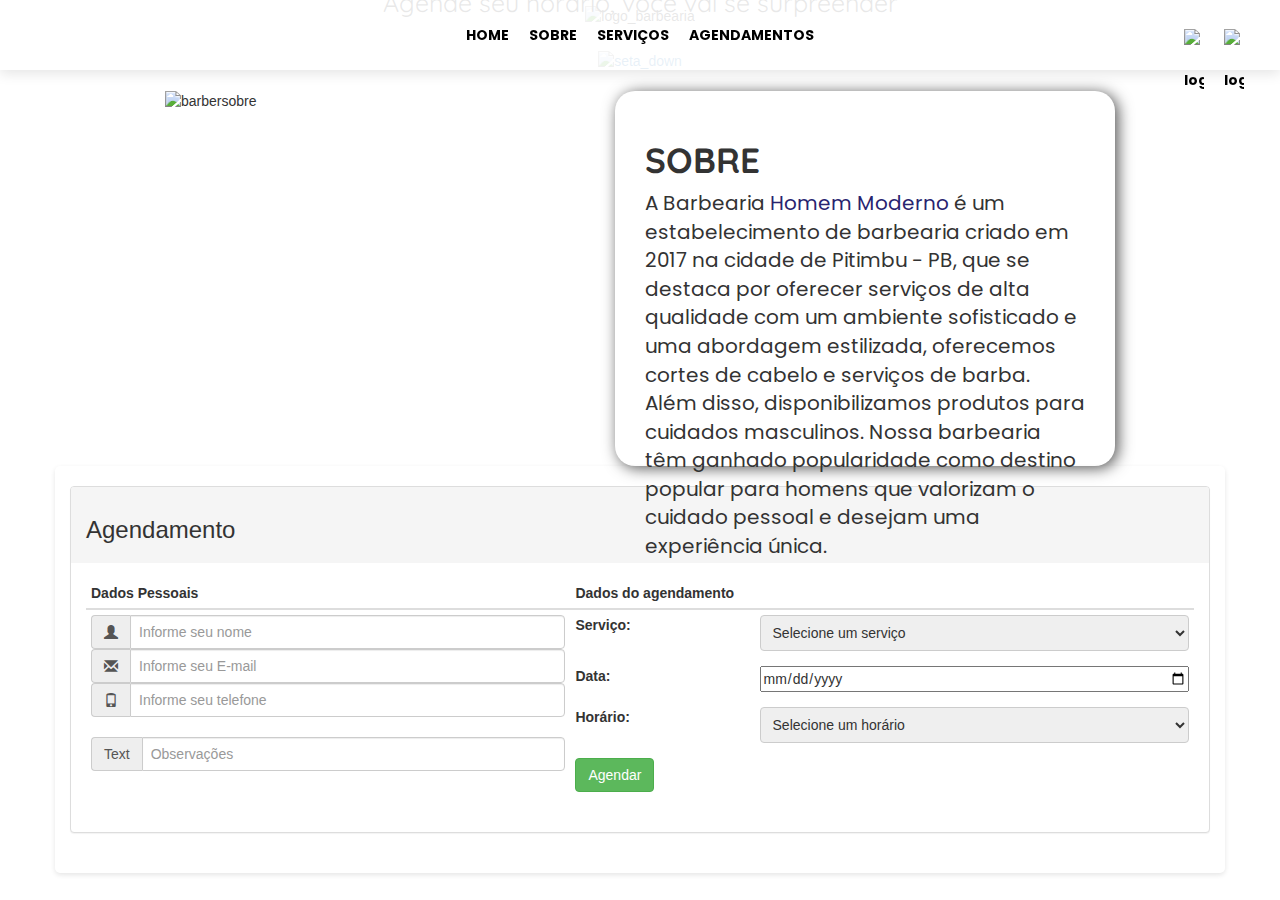
==== index.html @ 49be6fe7 "agendamento" ====
<!DOCTYPE html>
<html lang="pt-br">
    <head>
        <meta charset="UTF-8">
        <meta http-equiv="X-UA-Compatible" content="IE=edge">
        <meta name="viewport" content="width=device-width, initial-scale=1.0">
        <title>BarberShopHM</title>
        <link rel="shortcut icon" href="imgs/bigode-icon.png" type="image/x-icon">
        <link rel="stylesheet" href="css/style.css"> <!-- ARTHUR VAI FICAR RESPONSAVEL-->
        <!--Adicionando Bootstrap para ficar lindão-Julia-->
        <link rel="stylesheet" href="https://maxcdn.bootstrapcdn.com/bootstrap/3.4.1/css/bootstrap.min.css">
        

    </head>
    <body>
        <header class="nave"> <!-- VICTOR VAI FICAR RESPONSAVEL--> 
            <nav>
                <ul>
                    <li><a href="#">HOME</a></li>
                    <li><a href="#SOBRE">SOBRE</a></li>
                    <li><a href="#SERVIÇOS">SERVIÇOS</a></li>
                    <li><a href="#AGENDAMENTOS">AGENDAMENTOS</a></li>
                    <section class="redes">
                        <li>
                            <a href="https://www.instagram.com/hm__barbearia/" target="_blank">
                                <img src="imgs/instagram.png" alt="logo_instagram" class="insta">
                            </a>
                        </li>
                        <li>
                            <a href="https://api.whatsapp.com/send?phone=5583988690063&text=Ol%C3%A1,%20gostaria%20de%20uma%20ajuda!" target="_blank">
                                <img src="imgs/whatsapp.png" alt="logo_whatsapp" class="what">
                            </a>
                        </li>
                    </section>
                </ul>
            </nav>
        </header>
        <section class="home">
            <img src="imgs/Logo - Barber(branca2.0).png" alt="logo_barbearia" class="logo">
            <h1>Conheça a melhor barbearia da região</h1>
            <p>Agende seu horário, você vai se surpreender</p>
            <a href="#AGENDAMENTOS"><img src="imgs/down.png" alt="seta_down" class="down"></a>
        </section>

        <section class="sobre" id="SOBRE">
            <img class="imgsobre" src="imgs/barbersobre.webp" alt="barbersobre">
            <div class="conteudosobre">
                <h2>SOBRE</h2>
                <p>A Barbearia <spam style="color: rgb(41, 36, 112)">Homem Moderno</spam> é um estabelecimento de barbearia criado em 2017 na cidade de Pitimbu - PB, que se destaca por oferecer serviços de alta qualidade com um ambiente sofisticado e uma abordagem estilizada, oferecemos cortes de cabelo e serviços de barba. Além disso, disponibilizamos produtos para cuidados masculinos. Nossa barbearia têm ganhado popularidade como destino popular para homens que valorizam o cuidado pessoal e desejam uma experiência única.</p>
            </div>
        </section>

        <section class="servicos" id="SERVIÇOS">
            <!-- FLÔR VAI FICAR RESPONSAVEL-->
        </section>

        <section class="agendamentos" id="AGENDAMENTOS">
            <!-- JULIA VAI FICAR RESPONSAVEL-->
                
            <div class="container">
                <div class="panel-group">
                   <div class="panel panel-default">
                      <div class="panel-heading">
                         <h3>Agendamento</h3>
                      </div>
                      <div class="panel-body">
                         <table class="table table-condensed">
                            <thead>
                               <tr>
                                  <th>Dados Pessoais</th>
                                  <th>Dados do agendamento</th>
                               </tr>
                            </thead>
                            <tbody>
                               <tr>
                                  <td>
                                     <form>
                                        <div class="input-group">
                                           <span class="input-group-addon"><i class="glyphicon glyphicon-user"></i></span>
                                           <input id="nome" type="text" class="form-control" name="nome" placeholder="Informe seu nome">
                                        </div>
                                        <div class="input-group">
                                           <span class="input-group-addon"><i class="glyphicon glyphicon-envelope"></i></span>
                                           <input id="email" type="text" class="form-control" name="email" placeholder="Informe seu E-mail">
                                        </div>
                                        <div class="input-group">
                                           <span class="input-group-addon"><i class="glyphicon    glyphicon-phone"></i></span>
                                           <input id="fone" type="text" class="form-control" name="fone" placeholder="Informe seu telefone">
                                        </div>
                                        <br>
                                        <div class="input-group">
                                           <span class="input-group-addon">Text</span>
                                           <input id="msg" type="text" class="form-control" name="msg" placeholder="Observações">
                                        </div>
                                     </form>
                                  </td>
                                  <td>
                                     <form>
                                          <div class="form-group">
                                           <label for="servico">Serviço:</label>
                                           <select id="servico" name="servico" required>
                                              <option value="">Selecione um serviço</option>
                                              <option value="corte">Corte de cabelo, a partir de R$ 20,00</option>
                                              <option value="barba">Barba, a partir de R$ 10,00</option>
                                              <option value="corte-barba">Corte e barba, a partir de R$ 40,00</option>
                                           </select>
                                        </div>
                                        <div class="form-group">
                                           <label for="date">Data:</label>
                                           <input type="date" id="date" name="date" required>
                                        </div>
                                        <div class="form-group">
                                           <label for="time">Horário:</label>
                                           <select id="time" name="time" required>
                                              <option value="">Selecione um horário</option>
                                              <option value="09:00">09:00</option>
                                              <option value="10:00">10:00</option>
                                              <option value="11:00">11:00</option>
                                              <option value="13:00">13:00</option>
                                              <option value="15:00">15:00</option>
                                              <option value="17:00">17:00</option>
                                           </select>
                                        </div>
                                       
                                        <button type="submit" class="btn btn-success">Agendar</button>
                                     </form>
                                  </td>
                               </tr>
                            </tbody>
                         </table>
                      </div>
                   </div>
                </div>
             </div>
 
 
        </section>
    </body>
</html>
---- css/style.css ----
@import url('https://fonts.googleapis.com/css2?family=Quicksand:wght@500&display=swap');
@import url('https://fonts.googleapis.com/css2?family=Poppins:wght@300&display=swap');
@import url('https://fonts.googleapis.com/css2?family=Comfortaa:wght@300&display=swap');
* {
    text-decoration: none;
    list-style: none;
    margin: 0;
}
html {
    scroll-behavior: smooth;
}
body {
    background-color: whitesmoke;
}
.nave .redes img {
    width: 20px;
}
.redes .insta {
    position: absolute;
    margin-left: 350px;
    margin-top: 29px;
}
.redes .what {
    position: absolute;
    margin-left: 390px;
    margin-top: 29px;
}
.nave {
    position: fixed;
    z-index: 1;
    width: 100%;
    background-color: #ffffffe3;
    box-shadow: rgba(0, 0, 0, 0.1) 0px 4px 12px;
}
.nave ul{
    display: flex;
    justify-content: center;
    line-height: 5;
    margin-right: 2%;
    width: 100%;
    margin: 0;
}
.nave ul li {
    margin-right: 2rem;
}
.nave a {
    font-family: 'Poppins', sans-serif;
    color: rgb(0, 0, 0);
    font-weight: bold;
    
}
.nave a:hover {
    text-decoration: underline;
    text-decoration-thickness: 2px;
    
}
.home {
    text-align: center;
    padding: 20px;
}
.home h1 {
    font-family: 'Quicksand', sans-serif; 
    margin-top: -120px;
    font-size: 50px;
    color: rgb(0, 0, 0);
}
.home p {
    font-family: 'Quicksand', sans-serif;
    margin-top: 10px;
    font-size: 25px;
}
.home .logo {
    width: 35rem;
    margin-top: -30px;
    
}
.home .down {
    width: 45px;
    margin-top: 20px;
    transition: transform 0.3s;
}
.sobre{
    display: flex;
    justify-content: center;
    background-image: linear-gradient(to top, white);
}
.sobre .conteudosobre{
    box-shadow: #000000af 3px 2px 15px;
    padding: 30px;
    border-radius: 20px;
    height: 375px;
    width: 500px;
    margin-left: 50px;
    margin-top: 125px
    margin-top: 135px
}
.sobre h2{
    font-size: 35px;
    font-weight: bolder;
    font-family: 'Quicksand', sans-serif;
}
.sobre p{
    margin-top: 10px;
    font-size: 20px;
    font-family: 'Poppins', sans-serif;
}
.sobre img{
    width: 40rem;
}
.down:hover{
    transform: scale(1.3);
}
.pezin {
    background-color: rgba(0, 0, 0, 0.829);
    width: 100%;
    height: 65px;
    color: white;
    font-family: 'Poppins', sans-serif;
    bottom: 0;
    text-align: center;
    padding-top: 60px;
}
.up {
    position: relative;
    filter: invert(100%);
    margin-top: 10px;  
    width: 20px;
    transition: transform 0.3s;
}
.up:hover {
    transform: scale(1.5);
}


body {
    font-family: Arial, sans-serif;
    background-color: #f2f2f2;
  }

.container {
  width: 400px;
  margin: 0 auto;
  background-color: #fff;
  padding: 20px;
  border-radius: 5px;
  box-shadow: 0 2px 5px rgba(0, 0, 0, 0.1);
      }   

h1 {
    text-align: center;
      }

label {
        font-weight: bold;
      }

input[type="text"], select {
        width: 100%;
        padding: 8px;
        margin-bottom: 10px;
        border: 1px solid #ccc;
        border-radius: 4px;
        box-sizing: border-box;
      }
.form-group {
        margin-bottom: 20px;
    
      }
.form-group::after {
        content: "";
        display: table;
        clear: both;
      }
.form-group label {
        float: left;
        width: 30%;
      }
.form-group input, .form-group select {
        float: right;
        width: 70%;
      }
input[type="submit"] {
        background-color: #4CAF50;
        color: white;
        padding: 10px 20px;
        border: none;
        border-radius: 4px;
        cursor: pointer;
        float: right;
      }
      
input[type="submit"]:hover {
        background-color: #45a049;
      }
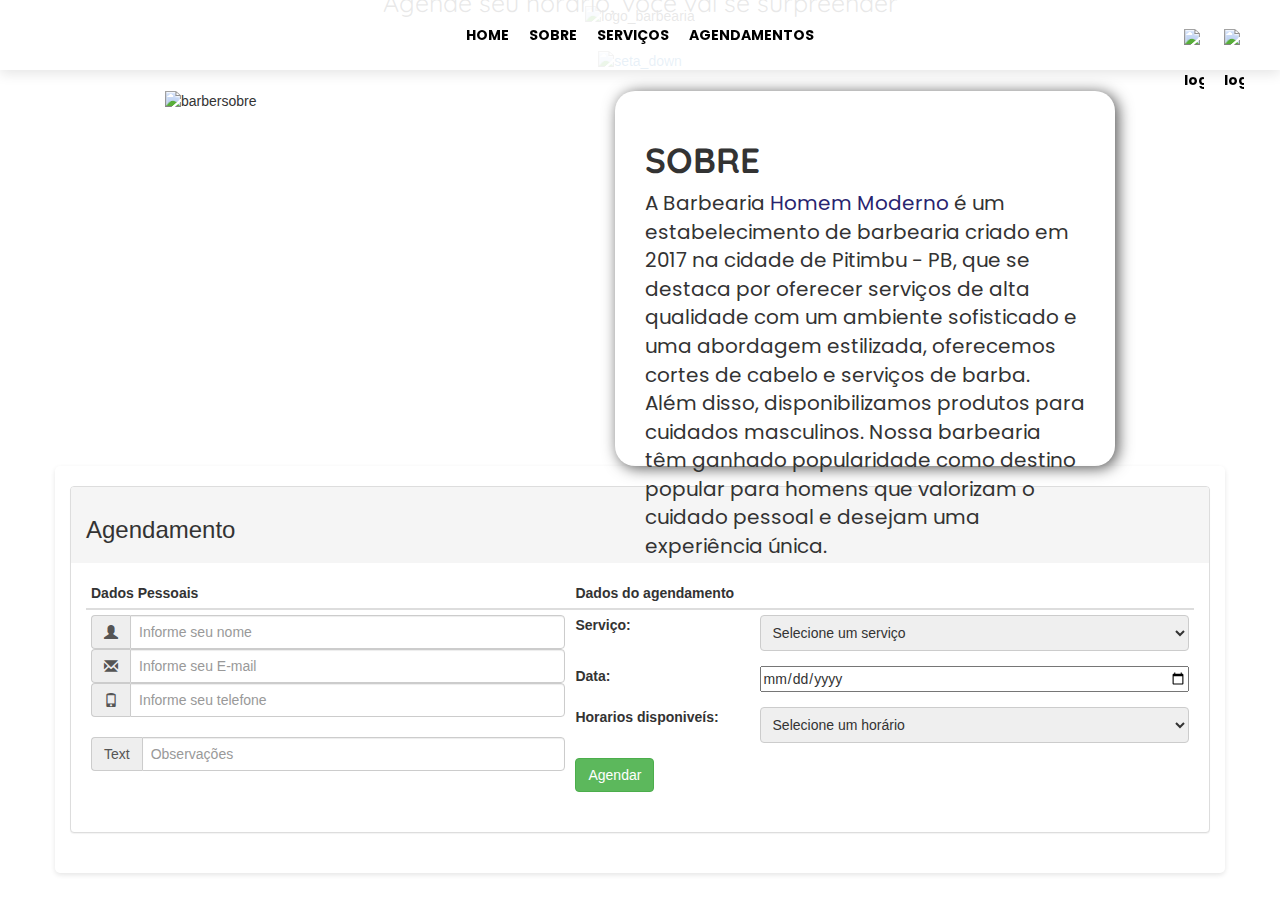
==== commit d453a166: "correção" ====
--- a/index.html
+++ b/index.html
@@ -110,7 +110,7 @@
                                            <input type="date" id="date" name="date" required>
                                         </div>
                                         <div class="form-group">
-                                           <label for="time">Horário:</label>
+                                           <label for="time">Horarios disponiveís:</label>
                                            <select id="time" name="time" required>
                                               <option value="">Selecione um horário</option>
                                               <option value="09:00">09:00</option>
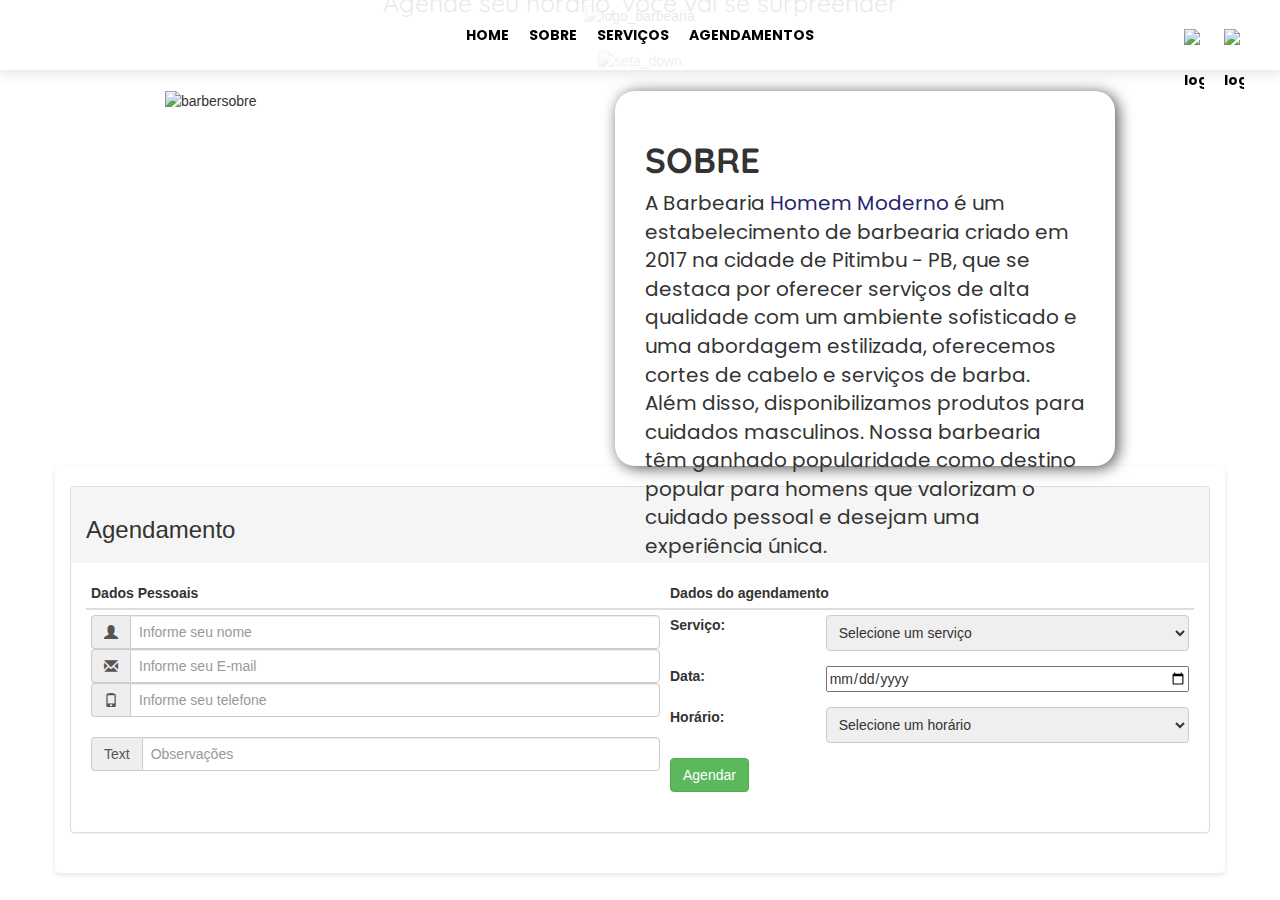
==== commit 91e33abd: "Merge branch 'main' of https://github.com/Donckz/BarbeariaHM" ====
--- a/index.html
+++ b/index.html
@@ -100,9 +100,9 @@
                                            <label for="servico">Serviço:</label>
                                            <select id="servico" name="servico" required>
                                               <option value="">Selecione um serviço</option>
-                                              <option value="corte">Corte de cabelo, a partir de R$ 20,00</option>
-                                              <option value="barba">Barba, a partir de R$ 10,00</option>
-                                              <option value="corte-barba">Corte e barba, a partir de R$ 40,00</option>
+                                              <option value="corte">Corte de cabelo</option>
+                                              <option value="barba">Barba</option>
+                                              <option value="corte-barba">Corte e barba</option>
                                            </select>
                                         </div>
                                         <div class="form-group">
@@ -110,7 +110,7 @@
                                            <input type="date" id="date" name="date" required>
                                         </div>
                                         <div class="form-group">
-                                           <label for="time">Horarios disponiveís:</label>
+                                           <label for="time">Horário:</label>
                                            <select id="time" name="time" required>
                                               <option value="">Selecione um horário</option>
                                               <option value="09:00">09:00</option>
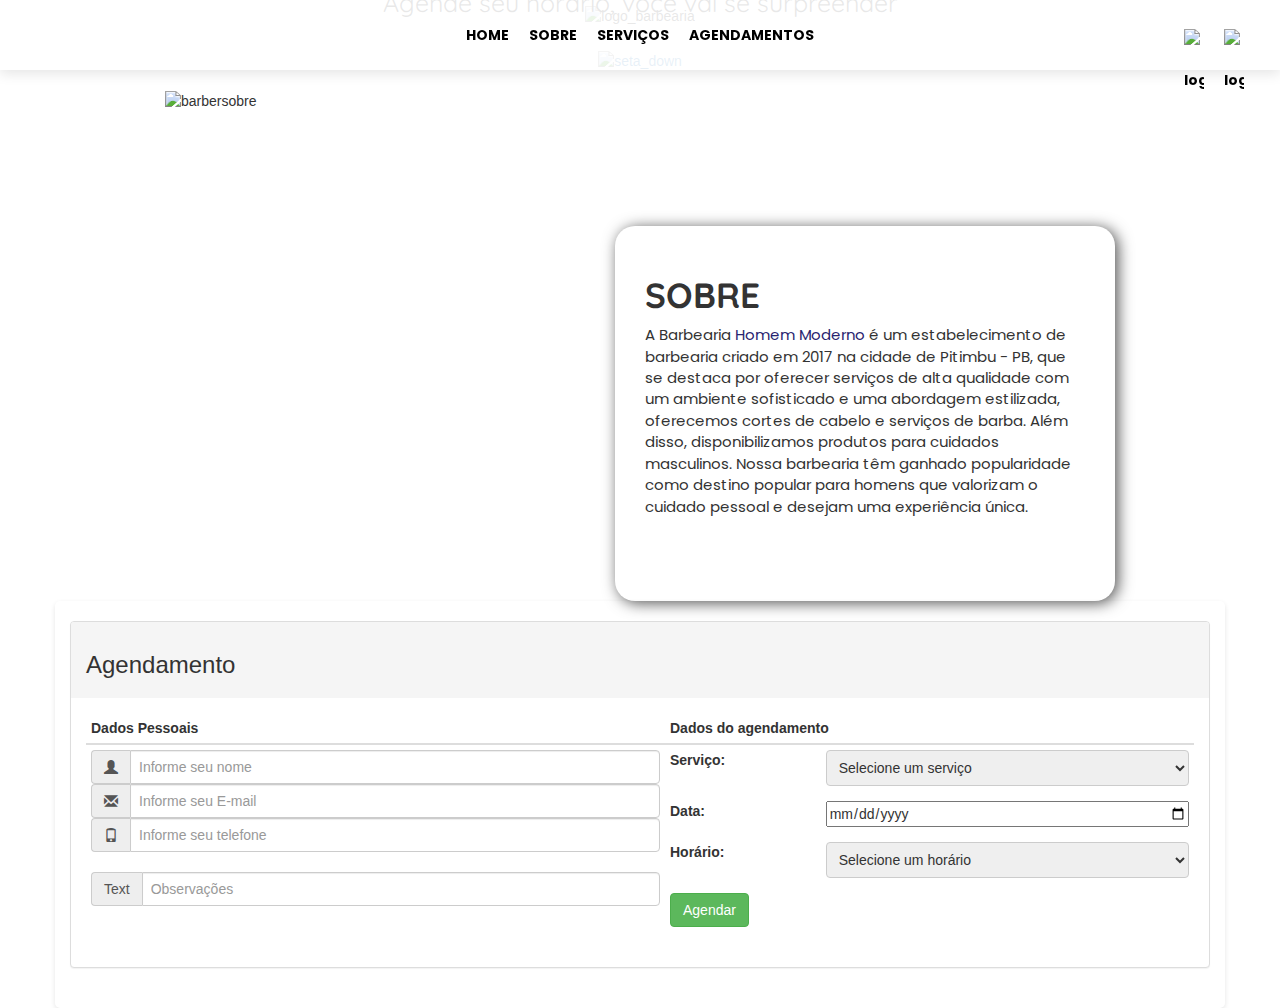
==== commit 35b2fc2b: "alteração" ====
--- a/index.html
+++ b/index.html
@@ -113,12 +113,10 @@
                                            <label for="time">Horário:</label>
                                            <select id="time" name="time" required>
                                               <option value="">Selecione um horário</option>
-                                              <option value="09:00">09:00</option>
-                                              <option value="10:00">10:00</option>
-                                              <option value="11:00">11:00</option>
-                                              <option value="13:00">13:00</option>
-                                              <option value="15:00">15:00</option>
-                                              <option value="17:00">17:00</option>
+                                              <option value="08:00 as 10:00">08:00 as 10:00</option>
+                                              <option value="11:00 as 14:00">11:00 as 14:00</option>
+                                              <option value="15:00 as 18:00">15:00 as 18:00</option>
+                                             
                                            </select>
                                         </div>
                                        
--- a/css/style.css
+++ b/css/style.css
@@ -91,8 +91,8 @@
     height: 375px;
     width: 500px;
     margin-left: 50px;
-    margin-top: 125px
-    margin-top: 135px
+    margin-top: 125px;
+    margin-top: 135px;
 }
 .sobre h2{
     font-size: 35px;
@@ -101,7 +101,7 @@
 }
 .sobre p{
     margin-top: 10px;
-    font-size: 20px;
+    font-size: 15px;
     font-family: 'Poppins', sans-serif;
 }
 .sobre img{
@@ -179,6 +179,8 @@
         float: right;
         width: 70%;
       }
+
+    
 input[type="submit"] {
         background-color: #4CAF50;
         color: white;
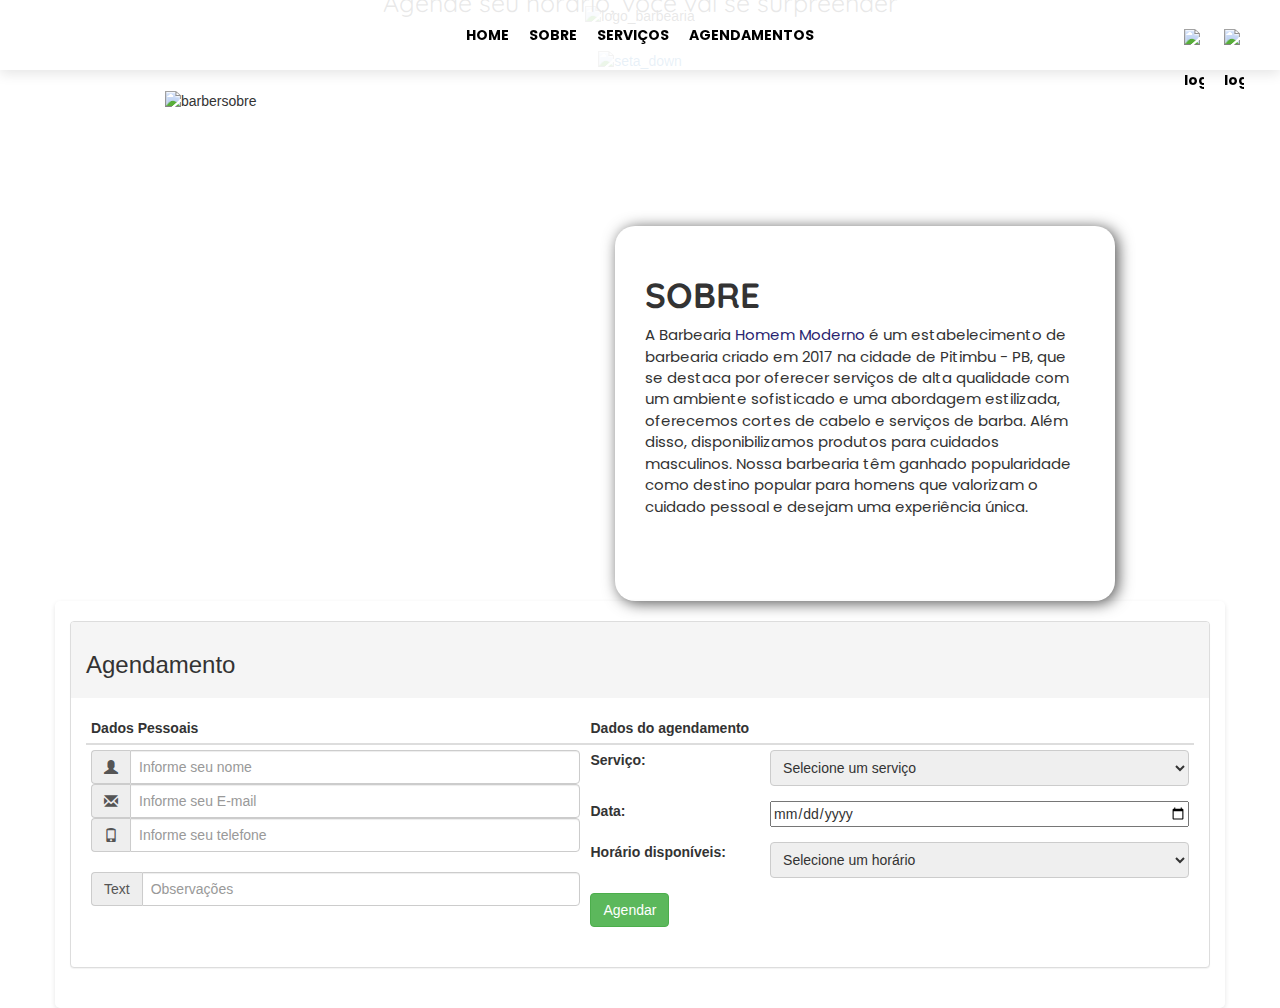
==== commit 94434cc5: "Update index.html" ====
--- a/index.html
+++ b/index.html
@@ -6,14 +6,12 @@
         <meta name="viewport" content="width=device-width, initial-scale=1.0">
         <title>BarberShopHM</title>
         <link rel="shortcut icon" href="imgs/bigode-icon.png" type="image/x-icon">
-        <link rel="stylesheet" href="css/style.css"> <!-- ARTHUR VAI FICAR RESPONSAVEL-->
+        <link rel="stylesheet" href="css/style.css"> <!-- ARTHUR FICOU RESPONSAVEL-->
         <!--Adicionando Bootstrap para ficar lindão-Julia-->
         <link rel="stylesheet" href="https://maxcdn.bootstrapcdn.com/bootstrap/3.4.1/css/bootstrap.min.css">
-        
-
     </head>
     <body>
-        <header class="nave"> <!-- VICTOR VAI FICAR RESPONSAVEL--> 
+        <header class="nave"> <!-- VICTOR FICOU RESPONSAVEL--> 
             <nav>
                 <ul>
                     <li><a href="#">HOME</a></li>
@@ -42,7 +40,7 @@
             <a href="#AGENDAMENTOS"><img src="imgs/down.png" alt="seta_down" class="down"></a>
         </section>
 
-        <section class="sobre" id="SOBRE">
+        <section class="sobre" id="SOBRE"> <!-- JOÃO FICOU RESPONSAVEL-->
             <img class="imgsobre" src="imgs/barbersobre.webp" alt="barbersobre">
             <div class="conteudosobre">
                 <h2>SOBRE</h2>
@@ -50,13 +48,11 @@
             </div>
         </section>
 
-        <section class="servicos" id="SERVIÇOS">
-            <!-- FLÔR VAI FICAR RESPONSAVEL-->
+        <section class="servicos" id="SERVIÇOS"> <!-- FLÔR FICOU RESPONSAVEL-->
+            
         </section>
 
-        <section class="agendamentos" id="AGENDAMENTOS">
-            <!-- JULIA VAI FICAR RESPONSAVEL-->
-                
+        <section class="agendamentos" id="AGENDAMENTOS"> <!-- JULIA FICOU RESPONSAVEL-->
             <div class="container">
                 <div class="panel-group">
                    <div class="panel panel-default">
@@ -110,16 +106,14 @@
                                            <input type="date" id="date" name="date" required>
                                         </div>
                                         <div class="form-group">
-                                           <label for="time">Horário:</label>
+                                           <label for="time">Horário disponíveis:</label>
                                            <select id="time" name="time" required>
                                               <option value="">Selecione um horário</option>
-                                              <option value="08:00 as 10:00">08:00 as 10:00</option>
-                                              <option value="11:00 as 14:00">11:00 as 14:00</option>
-                                              <option value="15:00 as 18:00">15:00 as 18:00</option>
-                                             
+                                              <option value="08:00 as 10:00">08:00 ás 10:00</option>
+                                              <option value="11:00 as 14:00">11:00 ás 14:00</option>
+                                              <option value="15:00 as 18:00">15:00 ás 18:00</option>
                                            </select>
-                                        </div>
-                                       
+                                        </div>                                      
                                         <button type="submit" class="btn btn-success">Agendar</button>
                                      </form>
                                   </td>
@@ -130,8 +124,6 @@
                    </div>
                 </div>
              </div>
- 
- 
         </section>
     </body>
 </html>
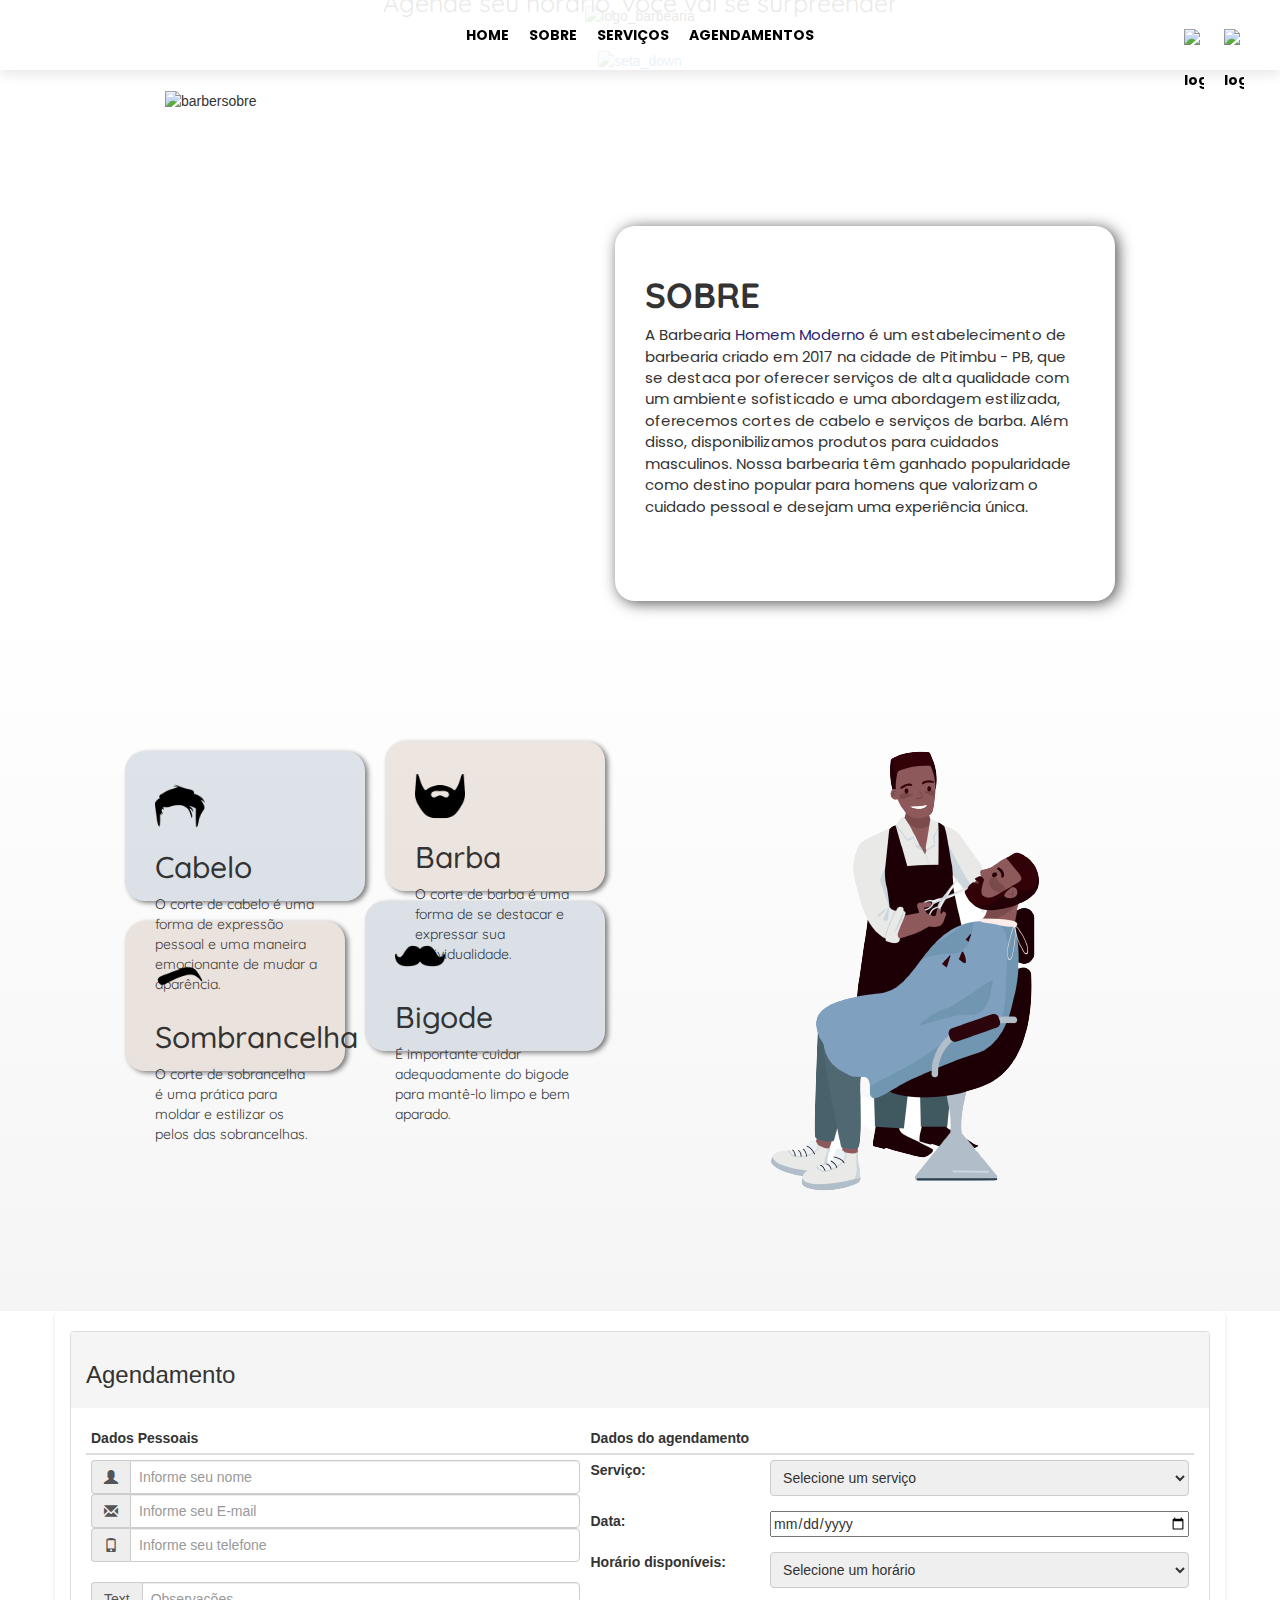
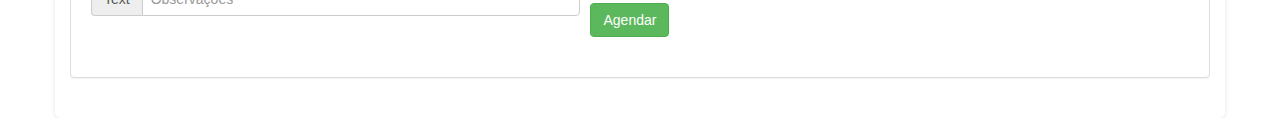
==== commit f3ebab0d: "Merge pull request #2 from Donckz/adicionar-servicos" ====
--- a/index.html
+++ b/index.html
@@ -47,9 +47,34 @@
                 <p>A Barbearia <spam style="color: rgb(41, 36, 112)">Homem Moderno</spam> é um estabelecimento de barbearia criado em 2017 na cidade de Pitimbu - PB, que se destaca por oferecer serviços de alta qualidade com um ambiente sofisticado e uma abordagem estilizada, oferecemos cortes de cabelo e serviços de barba. Além disso, disponibilizamos produtos para cuidados masculinos. Nossa barbearia têm ganhado popularidade como destino popular para homens que valorizam o cuidado pessoal e desejam uma experiência única.</p>
             </div>
         </section>
-
-        <section class="servicos" id="SERVIÇOS"> <!-- FLÔR FICOU RESPONSAVEL-->
-            
+        <section class="servicos" id="SERVIÇOS">
+            <section class="box_tudin">
+                <section class="box_um_servico">
+                    <section class="serv1">
+                        <img src="imgs/cabeloicon.png" alt="">
+                        <h2>Cabelo</h2>
+                        <p>O corte de cabelo é uma forma de expressão pessoal e uma maneira emocionante de mudar a aparência.</p>
+                    </section>
+                    <section class="serv2">
+                        <img src="imgs/barba.png" alt="">
+                        <h2>Barba</h2>
+                        <p>O corte de barba é uma forma de se destacar e expressar sua individualidade.</p>
+                    </section>
+                </section>
+                <section class="box_dois_servico">
+                    <section class="serv4">
+                        <img src="imgs/sombrancelha.png" alt="">
+                        <h2>Sombrancelha</h2>
+                        <p>O corte de sobrancelha é uma prática para moldar e estilizar os pelos das sobrancelhas.<p>
+                    </section>
+                    <section class="serv3">
+                        <img src="imgs/bigode.png" alt="">
+                        <h2>Bigode</h2>
+                        <p>É importante cuidar adequadamente do bigode para mantê-lo limpo e bem aparado.</p>
+                    </section>
+                </section>
+            </section>
+            <img src="imgs/ilustracaoservicos.png" alt="" class="imgserv">
         </section>
 
         <section class="agendamentos" id="AGENDAMENTOS"> <!-- JULIA FICOU RESPONSAVEL-->
--- a/css/style.css
+++ b/css/style.css
@@ -110,6 +110,109 @@
 .down:hover{
     transform: scale(1.3);
 }
+
+.servicos {
+    background-image: linear-gradient(to top,whitesmoke, white);
+    padding-top: 140px;
+    display: flex;
+    justify-content: center;
+}
+
+.imgserv {
+    margin-top: -20px;
+    margin-left: 50px;
+    margin-bottom: 90px;
+}
+
+.serv1{
+    font-family: 'Quicksand', sans-serif; 
+    background-color: #204c7225;
+    padding: 30px;
+    border-radius: 20px;
+    width: 240px;
+    height: 150px;
+    margin-right: 20px;
+    margin-top: 10px;
+    box-shadow: #0000007c 3px 2px 5px;
+    transition: transform 0.3s;
+}
+
+.serv1:hover{
+    transform: scale(0.9);
+}
+
+.serv1 img {
+    width: 50px;
+}
+
+.serv2 {
+    font-family: 'Quicksand', sans-serif; 
+    background-color: #99653f27;
+    padding: 30px;
+    border-radius: 20px;
+    width: 220px;
+    height: 150px;
+    box-shadow: #0000007c 3px 2px 5px;
+    transition: transform 0.3s;
+}
+
+.serv2:hover{
+    transform: scale(0.9);
+}
+
+.serv2 img {
+    width: 50px;
+}
+
+
+.box_um_servico {
+    display: flex;
+}
+
+.box_dois_servico {
+    display: flex;
+}
+
+.serv3 {
+    font-family: 'Quicksand', sans-serif; 
+    background-color: #204c7225;
+    padding: 30px;
+    border-radius: 20px;
+    width: 240px;
+    height: 150px;
+    box-shadow: #0000007c 3px 2px 5px;
+    transition: transform 0.3s;
+}
+
+.serv3:hover{
+    transform: scale(0.9);
+}
+
+.serv3 img {
+    width: 50px;
+}
+
+.serv4 {
+    font-family: 'Quicksand', sans-serif; 
+    background-color: #99653f27;
+    padding: 30px;
+    border-radius: 20px;
+    width: 220px;
+    height: 150px;
+    margin-right: 20px;
+    margin-top: 20px;
+    box-shadow: #0000007c 3px 2px 5px;
+    transition: transform 0.3s;
+}
+
+.serv4:hover{
+    transform: scale(0.9);
+}
+
+.serv4 img {
+    width: 50px;
+}
+ 
 .pezin {
     background-color: rgba(0, 0, 0, 0.829);
     width: 100%;
@@ -194,4 +297,7 @@
 input[type="submit"]:hover {
         background-color: #45a049;
       }
-      +      
+.logo_footer:hover {
+    transform: scale(1.1);
+}
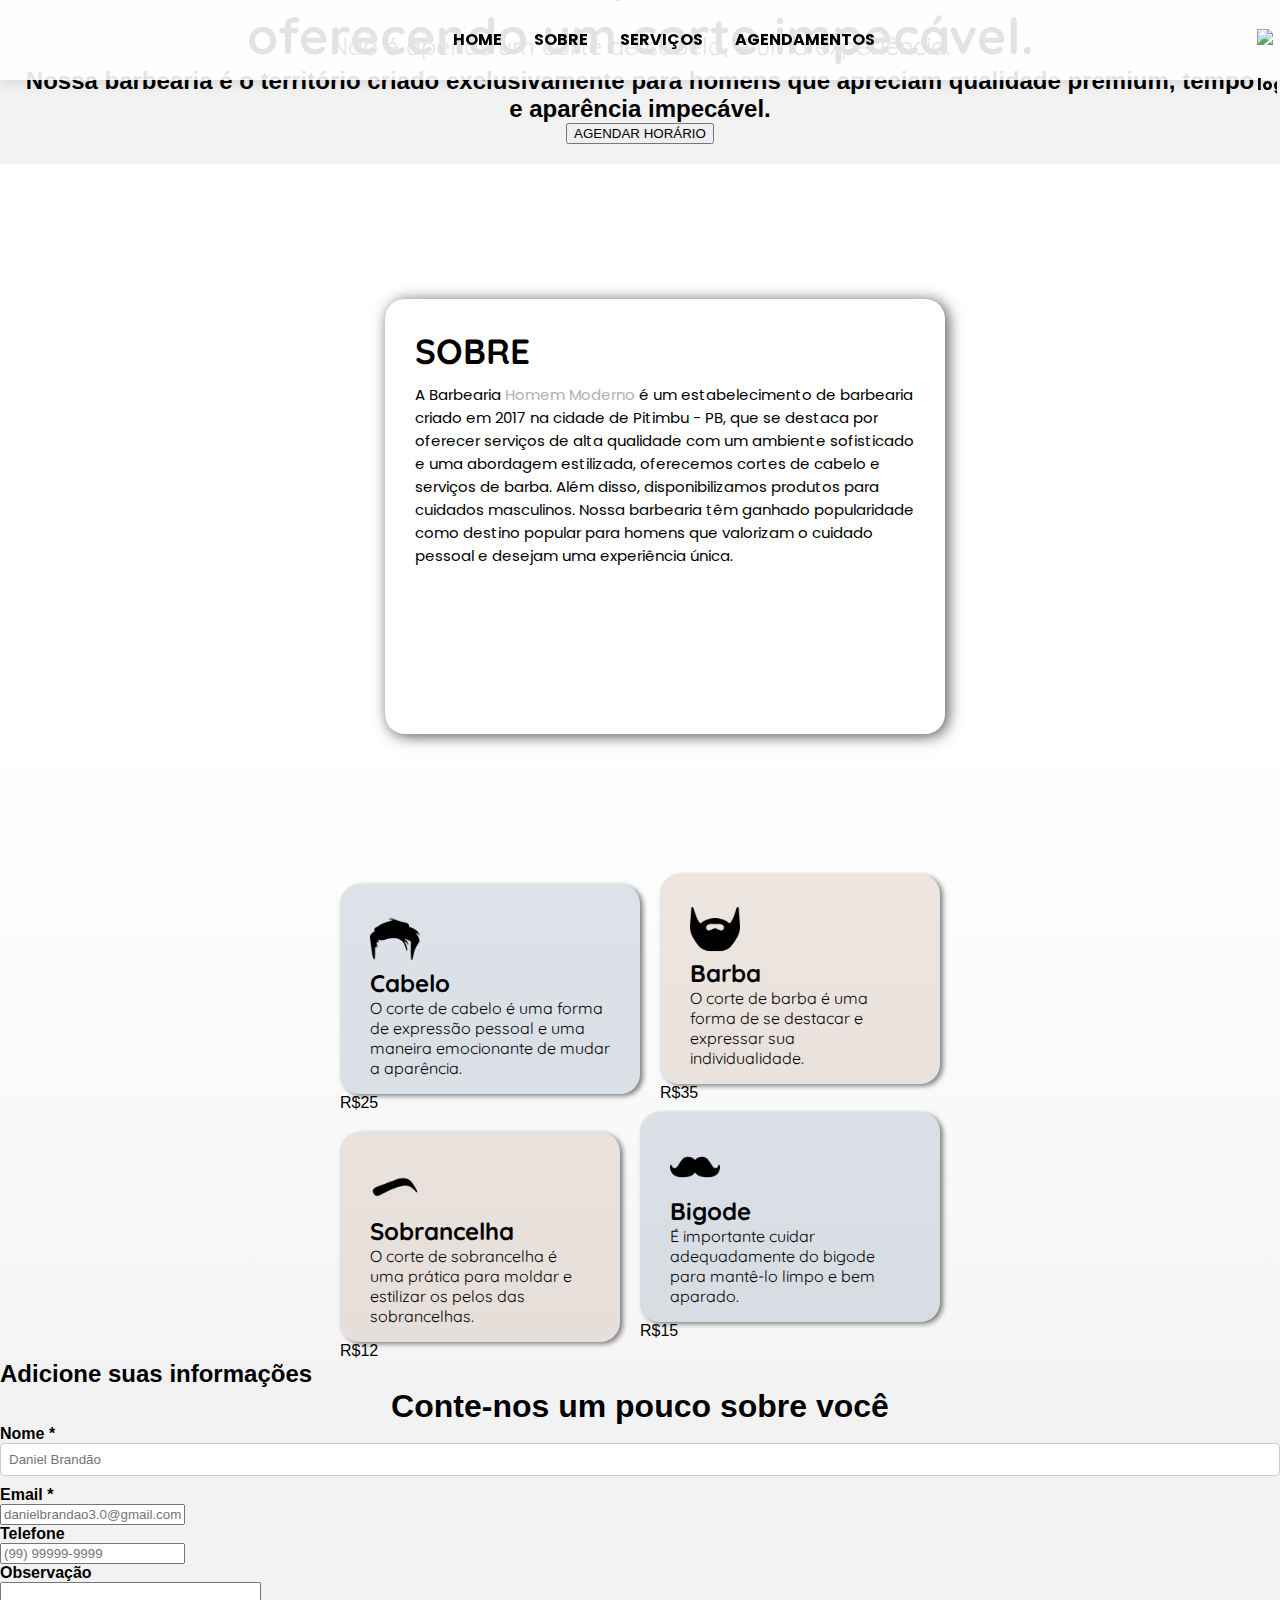
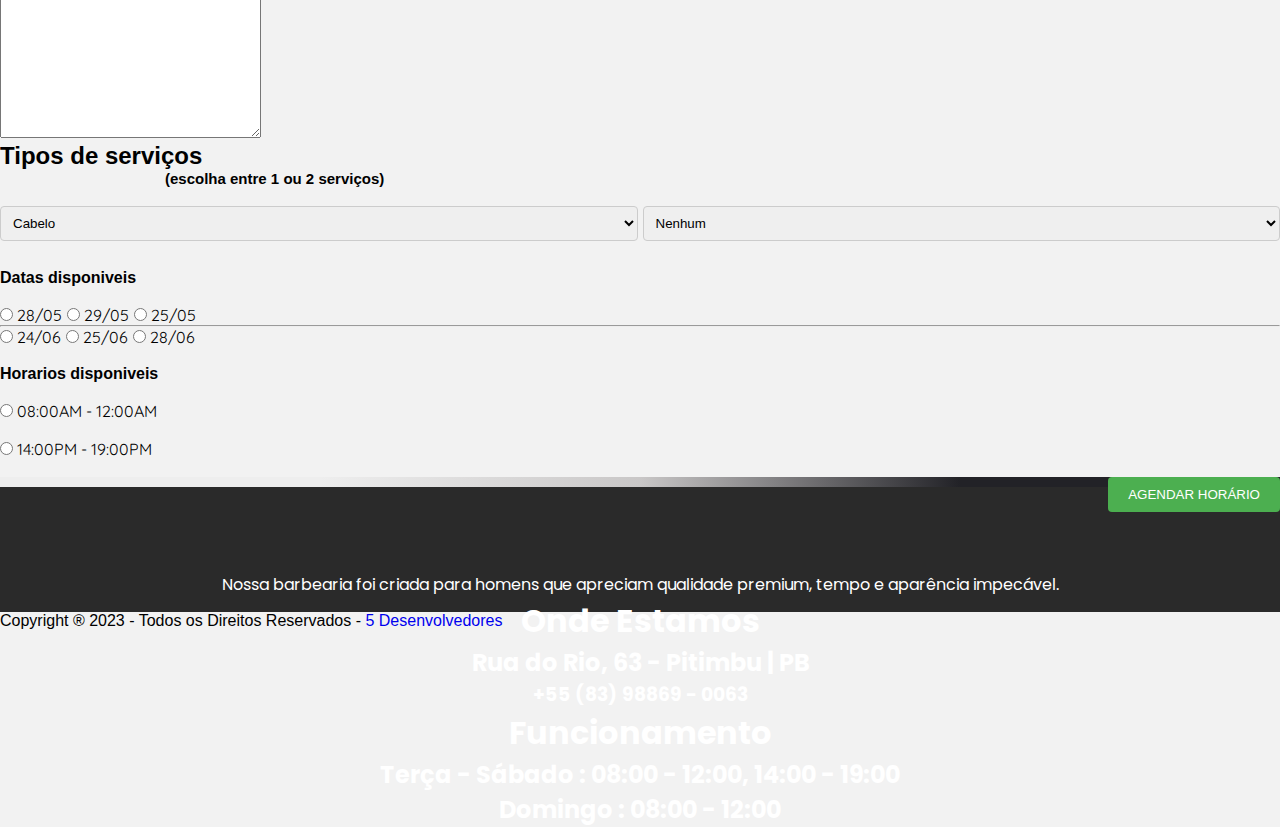
==== commit 5ecfbba7: "Melhorando o footer e acrescimos" ====
--- a/index.html
+++ b/index.html
@@ -7,8 +7,6 @@
         <title>BarberShopHM</title>
         <link rel="shortcut icon" href="imgs/bigode-icon.png" type="image/x-icon">
         <link rel="stylesheet" href="css/style.css"> <!-- ARTHUR FICOU RESPONSAVEL-->
-        <!--Adicionando Bootstrap para ficar lindão-Julia-->
-        <link rel="stylesheet" href="https://maxcdn.bootstrapcdn.com/bootstrap/3.4.1/css/bootstrap.min.css">
     </head>
     <body>
         <header class="nave"> <!-- VICTOR FICOU RESPONSAVEL--> 
@@ -18,138 +16,171 @@
                     <li><a href="#SOBRE">SOBRE</a></li>
                     <li><a href="#SERVIÇOS">SERVIÇOS</a></li>
                     <li><a href="#AGENDAMENTOS">AGENDAMENTOS</a></li>
+                    <div class="logo">
+                        <a href="#"><img src="imgs/logobarberHM.png" alt=""></a>
+                    </div>
                     <section class="redes">
-                        <li>
+                        <span>
                             <a href="https://www.instagram.com/hm__barbearia/" target="_blank">
                                 <img src="imgs/instagram.png" alt="logo_instagram" class="insta">
                             </a>
-                        </li>
-                        <li>
+                        </span>
+                        <span>
                             <a href="https://api.whatsapp.com/send?phone=5583988690063&text=Ol%C3%A1,%20gostaria%20de%20uma%20ajuda!" target="_blank">
                                 <img src="imgs/whatsapp.png" alt="logo_whatsapp" class="what">
                             </a>
-                        </li>
+                        </span>
                     </section>
                 </ul>
             </nav>
         </header>
         <section class="home">
-            <img src="imgs/Logo - Barber(branca2.0).png" alt="logo_barbearia" class="logo">
-            <h1>Conheça a melhor barbearia da região</h1>
-            <p>Agende seu horário, você vai se surpreender</p>
-            <a href="#AGENDAMENTOS"><img src="imgs/down.png" alt="seta_down" class="down"></a>
+            <p>Não é apenas um corte de cabelo, é uma experiência.</p>
+            <h1>Barbeiro é cuidar das pessoas de forma única, oferecendo um corte impecável.</h1>
+            <h2>Nossa barbearia é o território criado exclusivamente para homens que apreciam qualidade premium, tempo e aparência impecável.</h2>
+            <div class="botao">
+                <a href="#AGENDAMENTOS"><button>AGENDAR HORÁRIO</button></a>
+            </div>
         </section>
 
         <section class="sobre" id="SOBRE"> <!-- JOÃO FICOU RESPONSAVEL-->
-            <img class="imgsobre" src="imgs/barbersobre.webp" alt="barbersobre">
             <div class="conteudosobre">
                 <h2>SOBRE</h2>
-                <p>A Barbearia <spam style="color: rgb(41, 36, 112)">Homem Moderno</spam> é um estabelecimento de barbearia criado em 2017 na cidade de Pitimbu - PB, que se destaca por oferecer serviços de alta qualidade com um ambiente sofisticado e uma abordagem estilizada, oferecemos cortes de cabelo e serviços de barba. Além disso, disponibilizamos produtos para cuidados masculinos. Nossa barbearia têm ganhado popularidade como destino popular para homens que valorizam o cuidado pessoal e desejam uma experiência única.</p>
+                <p>A Barbearia <span style="color: #b1b1b1;">Homem Moderno</span> é um estabelecimento de barbearia criado em 2017 na cidade de Pitimbu - PB, que se destaca por oferecer serviços de alta qualidade com um ambiente sofisticado e uma abordagem estilizada, oferecemos cortes de cabelo e serviços de barba. Além disso, disponibilizamos produtos para cuidados masculinos. Nossa barbearia têm ganhado popularidade como destino popular para homens que valorizam o cuidado pessoal e desejam uma experiência única.</p>
             </div>
         </section>
-        <section class="servicos" id="SERVIÇOS">
+        <section class="servicos" id="SERVIÇOS"> <!-- FLÔR FICOU RESPONSAVEL-->
             <section class="box_tudin">
                 <section class="box_um_servico">
-                    <section class="serv1">
-                        <img src="imgs/cabeloicon.png" alt="">
-                        <h2>Cabelo</h2>
-                        <p>O corte de cabelo é uma forma de expressão pessoal e uma maneira emocionante de mudar a aparência.</p>
-                    </section>
-                    <section class="serv2">
-                        <img src="imgs/barba.png" alt="">
-                        <h2>Barba</h2>
-                        <p>O corte de barba é uma forma de se destacar e expressar sua individualidade.</p>
-                    </section>
+                    <a href="#AGENDAMENTOS" style="color: #000;">
+                        <div class="caixa_um">
+                            <section class="serv1">
+                                <img src="imgs/cabeloicon.png" alt="">
+                                <h2>Cabelo</h2>
+                                <p>O corte de cabelo é uma forma de expressão pessoal e uma maneira emocionante de mudar a aparência.</p>
+                            </section>
+                            <section class="preco1">
+                                <p>R$25</p>
+                            </section>
+                        </div>
+                    </a>
+                    <a href="#AGENDAMENTOS" style="color: #000;">
+                        <div class="caixa_dois">
+                            <section class="serv2">
+                                <img src="imgs/barba.png" alt="">
+                                <h2>Barba</h2>
+                                <p>O corte de barba é uma forma de se destacar e expressar sua individualidade.</p>
+                            </section>
+                            <section class="preco2">
+                                <p>R$35</p>
+                            </section>
+                        </div>
+                    </a>
                 </section>
                 <section class="box_dois_servico">
-                    <section class="serv4">
-                        <img src="imgs/sombrancelha.png" alt="">
-                        <h2>Sombrancelha</h2>
-                        <p>O corte de sobrancelha é uma prática para moldar e estilizar os pelos das sobrancelhas.<p>
-                    </section>
-                    <section class="serv3">
-                        <img src="imgs/bigode.png" alt="">
-                        <h2>Bigode</h2>
-                        <p>É importante cuidar adequadamente do bigode para mantê-lo limpo e bem aparado.</p>
-                    </section>
+                    <a href="#AGENDAMENTOS" style="color: #000;">
+                        <div class="caixa_quatro">
+                            <section class="serv4">
+                                <img src="imgs/sombrancelha.png" alt="">
+                                <h2>Sobrancelha</h2>
+                                <p>O corte de sobrancelha é uma prática para moldar e estilizar os pelos das sobrancelhas.<p>
+                            </section>
+                            <section class="preco4">
+                                <p>R$12</p>
+                            </section>
+                        </div>
+                    </a>
+                    <a href="#AGENDAMENTOS" style="color: #000;">
+                        <div class="caixa_tres">
+                            <section class="serv3">
+                                <img src="imgs/bigode.png" alt="">
+                                <h2>Bigode</h2>
+                                <p>É importante cuidar adequadamente do bigode para mantê-lo limpo e bem aparado.</p>
+                            </section>
+                            <section class="preco3">
+                                <p>R$15</p>
+                            </section>
+                        </div>
+                    </a>
                 </section>
             </section>
-            <img src="imgs/ilustracaoservicos.png" alt="" class="imgserv">
         </section>
-
         <section class="agendamentos" id="AGENDAMENTOS"> <!-- JULIA FICOU RESPONSAVEL-->
-            <div class="container">
-                <div class="panel-group">
-                   <div class="panel panel-default">
-                      <div class="panel-heading">
-                         <h3>Agendamento</h3>
-                      </div>
-                      <div class="panel-body">
-                         <table class="table table-condensed">
-                            <thead>
-                               <tr>
-                                  <th>Dados Pessoais</th>
-                                  <th>Dados do agendamento</th>
-                               </tr>
-                            </thead>
-                            <tbody>
-                               <tr>
-                                  <td>
-                                     <form>
-                                        <div class="input-group">
-                                           <span class="input-group-addon"><i class="glyphicon glyphicon-user"></i></span>
-                                           <input id="nome" type="text" class="form-control" name="nome" placeholder="Informe seu nome">
-                                        </div>
-                                        <div class="input-group">
-                                           <span class="input-group-addon"><i class="glyphicon glyphicon-envelope"></i></span>
-                                           <input id="email" type="text" class="form-control" name="email" placeholder="Informe seu E-mail">
-                                        </div>
-                                        <div class="input-group">
-                                           <span class="input-group-addon"><i class="glyphicon    glyphicon-phone"></i></span>
-                                           <input id="fone" type="text" class="form-control" name="fone" placeholder="Informe seu telefone">
-                                        </div>
-                                        <br>
-                                        <div class="input-group">
-                                           <span class="input-group-addon">Text</span>
-                                           <input id="msg" type="text" class="form-control" name="msg" placeholder="Observações">
-                                        </div>
-                                     </form>
-                                  </td>
-                                  <td>
-                                     <form>
-                                          <div class="form-group">
-                                           <label for="servico">Serviço:</label>
-                                           <select id="servico" name="servico" required>
-                                              <option value="">Selecione um serviço</option>
-                                              <option value="corte">Corte de cabelo</option>
-                                              <option value="barba">Barba</option>
-                                              <option value="corte-barba">Corte e barba</option>
-                                           </select>
-                                        </div>
-                                        <div class="form-group">
-                                           <label for="date">Data:</label>
-                                           <input type="date" id="date" name="date" required>
-                                        </div>
-                                        <div class="form-group">
-                                           <label for="time">Horário disponíveis:</label>
-                                           <select id="time" name="time" required>
-                                              <option value="">Selecione um horário</option>
-                                              <option value="08:00 as 10:00">08:00 ás 10:00</option>
-                                              <option value="11:00 as 14:00">11:00 ás 14:00</option>
-                                              <option value="15:00 as 18:00">15:00 ás 18:00</option>
-                                           </select>
-                                        </div>                                      
-                                        <button type="submit" class="btn btn-success">Agendar</button>
-                                     </form>
-                                  </td>
-                               </tr>
-                            </tbody>
-                         </table>
-                      </div>
-                   </div>
+            <section class="left_agenda">
+                <section class="titulo">
+                    <h2>Adicione suas informações</h2>
+                    <h1>Conte-nos um pouco sobre você</h1>
+                </section>
+                <section class="formu">
+                    <form action="">
+                        <label for="nome">Nome *</label><br>
+                        <input type="text" placeholder="Daniel Brandão"><br>
+                        <label for="e-mail">Email *</label><br>
+                        <input type="email" placeholder="danielbrandao3.0@gmail.com"><br>
+                        <label for="telefone">Telefone</label><br>
+                        <input type="number" placeholder="(99) 99999-9999"><br>
+                        <label for="observacao">Observação</label><br>
+                        <textarea name="" id="" cols="30" rows="10"></textarea><br>
+                    </form>
+                </section>
+            </section>
+            <section class="box_escolha">
+                <section class="escolhas">
+                    <h2>Tipos de serviços</h2>
+                    <label style="font-size: 15px; margin-left: 165px;">(escolha entre 1 ou 2 serviços)</label><br><br>
+                    <div style="display: flex;">
+                        <select name="assunto" id="" style="margin-right: 5px">
+                            <option value="serviço">Cabelo</option>
+                            <option value="serviço">Barba</option>
+                            <option value="serviço">Bigode</option>
+                            <option value="serviço">Sobrancelha</option>
+                        </select>
+                        <select name="assunto" id="">
+                            <option value="serviço">Nenhum</option>
+                            <option value="serviço">Cabelo</option>
+                            <option value="serviço">Barba</option>
+                            <option value="serviço">Bigode</option>
+                            <option value="serviço">Sobrancelha</option>
+                        </select>
+                    </div><br>
+                    <label for="">Datas disponiveis</label><br><br>
+                    <input type="radio"> <span style="font-family: 'Quicksand', sans-serif; ">28/05</span>
+                    <input type="radio"> <span style="font-family: 'Quicksand', sans-serif; ">29/05</span>
+                    <input type="radio"> <span style="font-family: 'Quicksand', sans-serif;">25/05</span>
+                    <hr>
+                    <input type="radio"> <span style="font-family: 'Quicksand', sans-serif;">24/06</span>
+                    <input type="radio"> <span style="font-family: 'Quicksand', sans-serif;">25/06</span>
+                    <input type="radio"> <span style="font-family: 'Quicksand', sans-serif;">28/06</span><br><br>
+                    <label for="">Horarios disponiveis</label><br><br>
+                    <input type="radio"> <span style="font-family: 'Quicksand', sans-serif;">08:00AM - 12:00AM</span> <br><br>
+                    <input type="radio"> <span style="font-family: 'Quicksand', sans-serif;">14:00PM - 19:00PM</span><br><br>
+                    <input type="submit" class="submit" value="AGENDAR HORÁRIO">
+                </section>  
+            </section>
+        </section>
+        <div style="background-image: linear-gradient(to right, #eeeeee,#eeeeee, #c9c7c7, #222227, #222227)">
+            <p style="color: transparent; line-height: 10px;">.</p>
+        </div>
+        <section>
+            <footer>
+                <div class="pezin">
+                    <div class="pe_um">
+                        <a href="#"><img src="imgs/logobarberHM.png" alt="" class="logo_footer"></a>
+                        <p>Nossa barbearia foi criada para homens que apreciam qualidade premium, tempo e aparência impecável.</p>
+                    </div>
+                    <div class="pe_dois">
+                        <h1>Onde Estamos</h1>
+                        <h2>Rua do Rio, 63 - Pitimbu | PB</h2>
+                        <h3>+55 (83) 98869 - 0063</h3>
+                    </div>
+                    <div class="pe_tres">
+                        <h1>Funcionamento</h1>
+                        <h2>Terça - Sábado : 08:00 - 12:00, 14:00 - 19:00</h2>
+                        <h2>Domingo : 08:00 - 12:00</h2>
+                    </div>
                 </div>
-             </div>
+                <p>Copyright ® 2023 - Todos os Direitos Reservados - <a href="equipe.html">5 Desenvolvedores</a></p>
+            </footer>
         </section>
     </body>
 </html>
-  
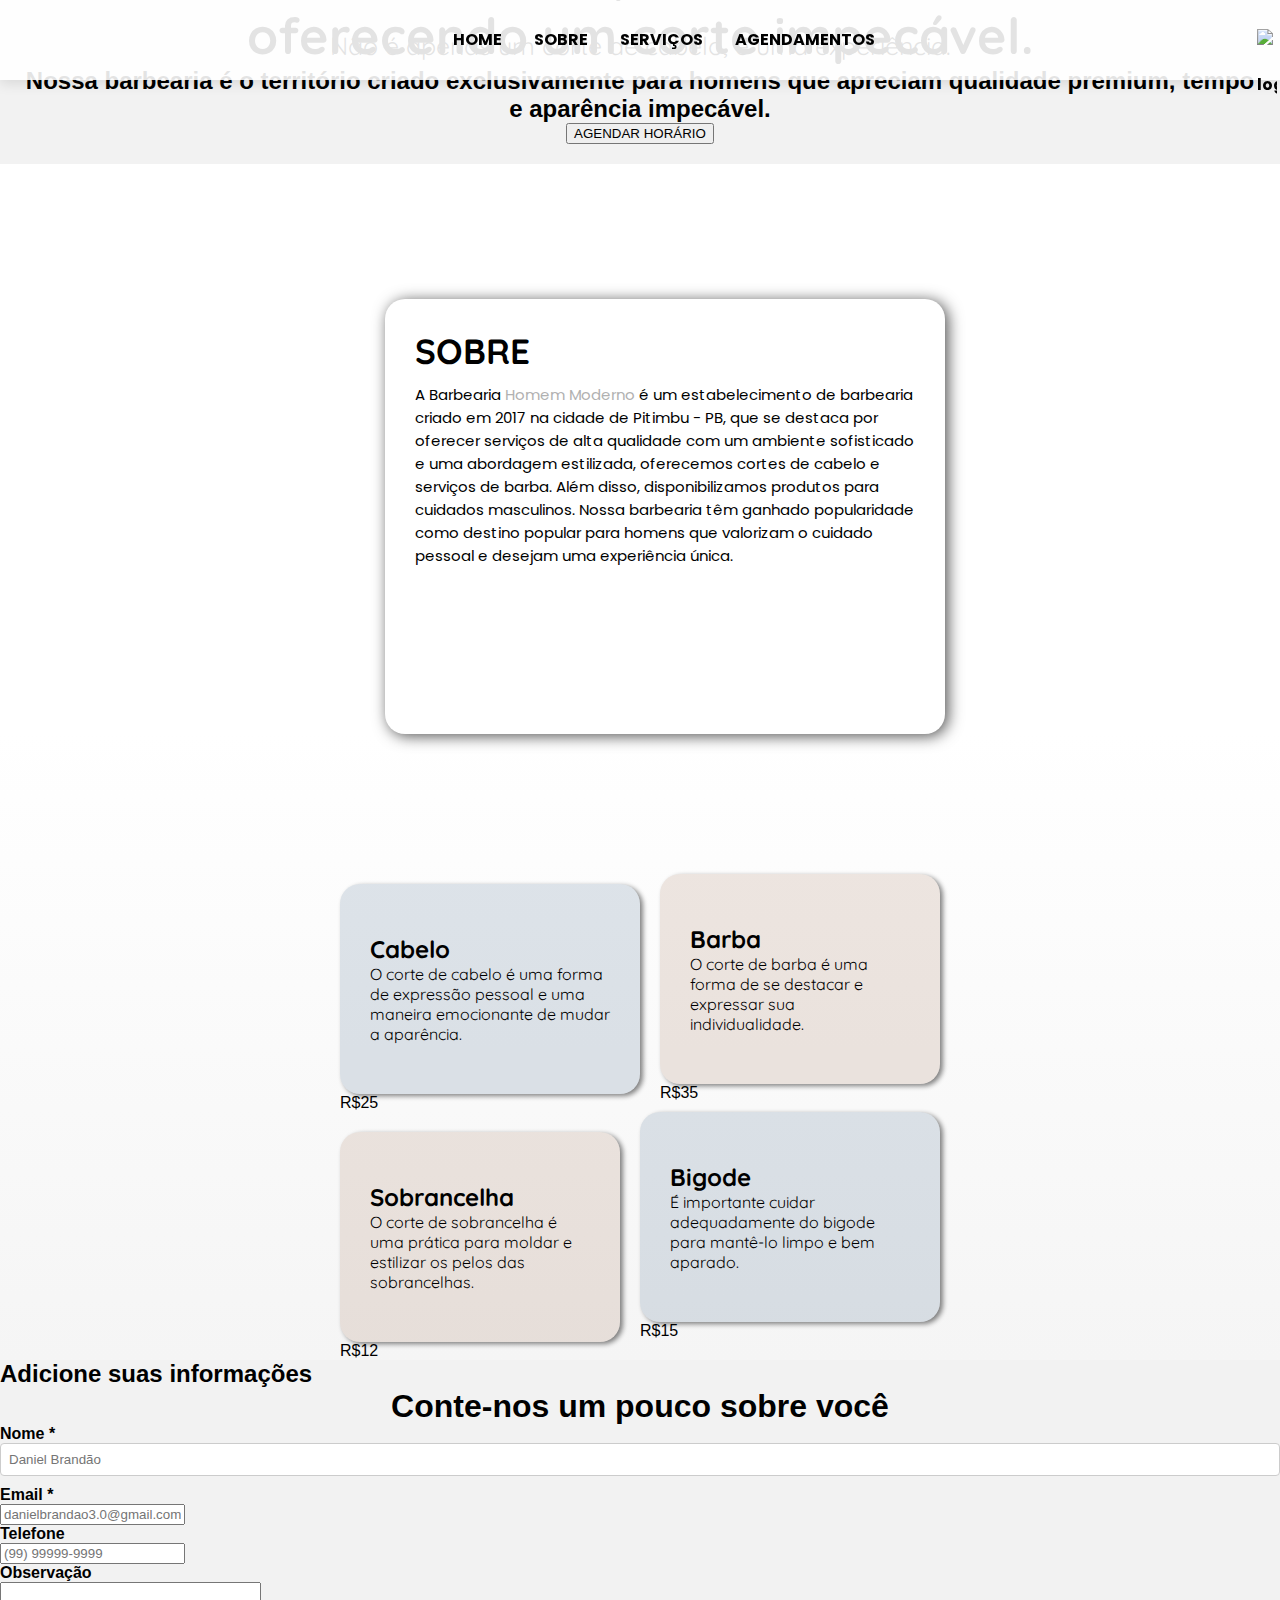
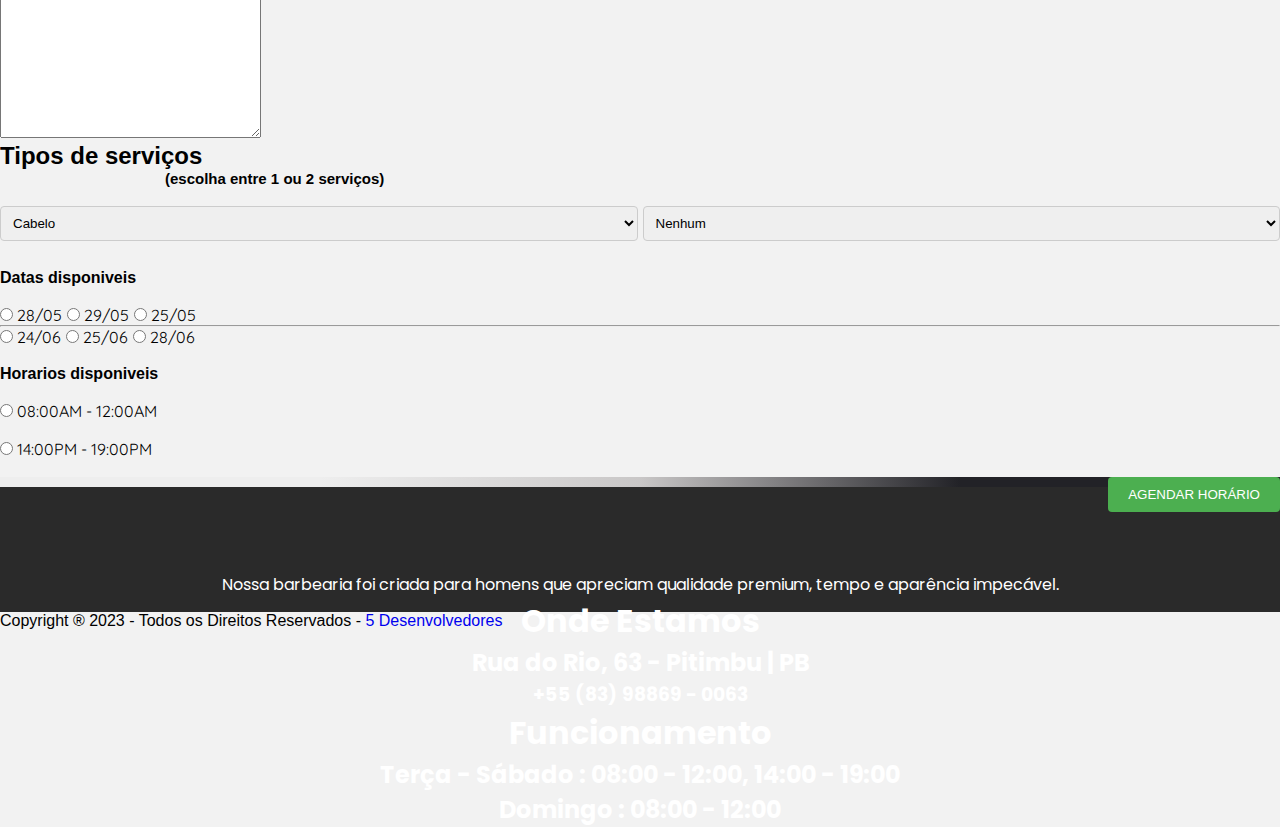
==== commit 3732b951: "Adicionando comentarios no index" ====
--- a/index.html
+++ b/index.html
@@ -4,13 +4,13 @@
         <meta charset="UTF-8">
         <meta http-equiv="X-UA-Compatible" content="IE=edge">
         <meta name="viewport" content="width=device-width, initial-scale=1.0">
-        <title>BarberShopHM</title>
+        <title>BarberShopHM</title> <!--TITULO DA PÁGINA-->
         <link rel="shortcut icon" href="imgs/bigode-icon.png" type="image/x-icon">
-        <link rel="stylesheet" href="css/style.css"> <!-- ARTHUR FICOU RESPONSAVEL-->
+        <link rel="stylesheet" href="css/style.css"> <!--LINK PARA O ESTILO EXTERNO-->
     </head>
     <body>
-        <header class="nave"> <!-- VICTOR FICOU RESPONSAVEL--> 
-            <nav>
+        <header class="nave"> <!--BOX DA NAVBAR-->
+            <nav> <!--ELEMENTO DE NAVEGAÇÃO-->
                 <ul>
                     <li><a href="#">HOME</a></li>
                     <li><a href="#SOBRE">SOBRE</a></li>
@@ -34,7 +34,8 @@
                 </ul>
             </nav>
         </header>
-        <section class="home">
+        
+        <section class="home"> <!--BOX DA SEÇÃO HOME-->
             <p>Não é apenas um corte de cabelo, é uma experiência.</p>
             <h1>Barbeiro é cuidar das pessoas de forma única, oferecendo um corte impecável.</h1>
             <h2>Nossa barbearia é o território criado exclusivamente para homens que apreciam qualidade premium, tempo e aparência impecável.</h2>
@@ -43,13 +44,14 @@
             </div>
         </section>
 
-        <section class="sobre" id="SOBRE"> <!-- JOÃO FICOU RESPONSAVEL-->
+        <section class="sobre" id="SOBRE"> <!--BOX DA SEÇÃO SOBRE-->
             <div class="conteudosobre">
                 <h2>SOBRE</h2>
                 <p>A Barbearia <span style="color: #b1b1b1;">Homem Moderno</span> é um estabelecimento de barbearia criado em 2017 na cidade de Pitimbu - PB, que se destaca por oferecer serviços de alta qualidade com um ambiente sofisticado e uma abordagem estilizada, oferecemos cortes de cabelo e serviços de barba. Além disso, disponibilizamos produtos para cuidados masculinos. Nossa barbearia têm ganhado popularidade como destino popular para homens que valorizam o cuidado pessoal e desejam uma experiência única.</p>
             </div>
         </section>
-        <section class="servicos" id="SERVIÇOS"> <!-- FLÔR FICOU RESPONSAVEL-->
+
+        <section class="servicos" id="SERVIÇOS"> <!--BOX DA SEÇÃO SERVIÇOS-->
             <section class="box_tudin">
                 <section class="box_um_servico">
                     <a href="#AGENDAMENTOS" style="color: #000;">
@@ -105,7 +107,8 @@
                 </section>
             </section>
         </section>
-        <section class="agendamentos" id="AGENDAMENTOS"> <!-- JULIA FICOU RESPONSAVEL-->
+
+        <section class="agendamentos" id="AGENDAMENTOS"> <!--BOX DA SEÇÃO AGENDAMENTOS-->
             <section class="left_agenda">
                 <section class="titulo">
                     <h2>Adicione suas informações</h2>
@@ -158,10 +161,12 @@
                 </section>  
             </section>
         </section>
+
         <div style="background-image: linear-gradient(to right, #eeeeee,#eeeeee, #c9c7c7, #222227, #222227)">
             <p style="color: transparent; line-height: 10px;">.</p>
         </div>
-        <section>
+
+        <section>  <!--BOX DO FOOTER-->
             <footer>
                 <div class="pezin">
                     <div class="pe_um">
@@ -182,5 +187,6 @@
                 <p>Copyright ® 2023 - Todos os Direitos Reservados - <a href="equipe.html">5 Desenvolvedores</a></p>
             </footer>
         </section>
+        
     </body>
 </html>
